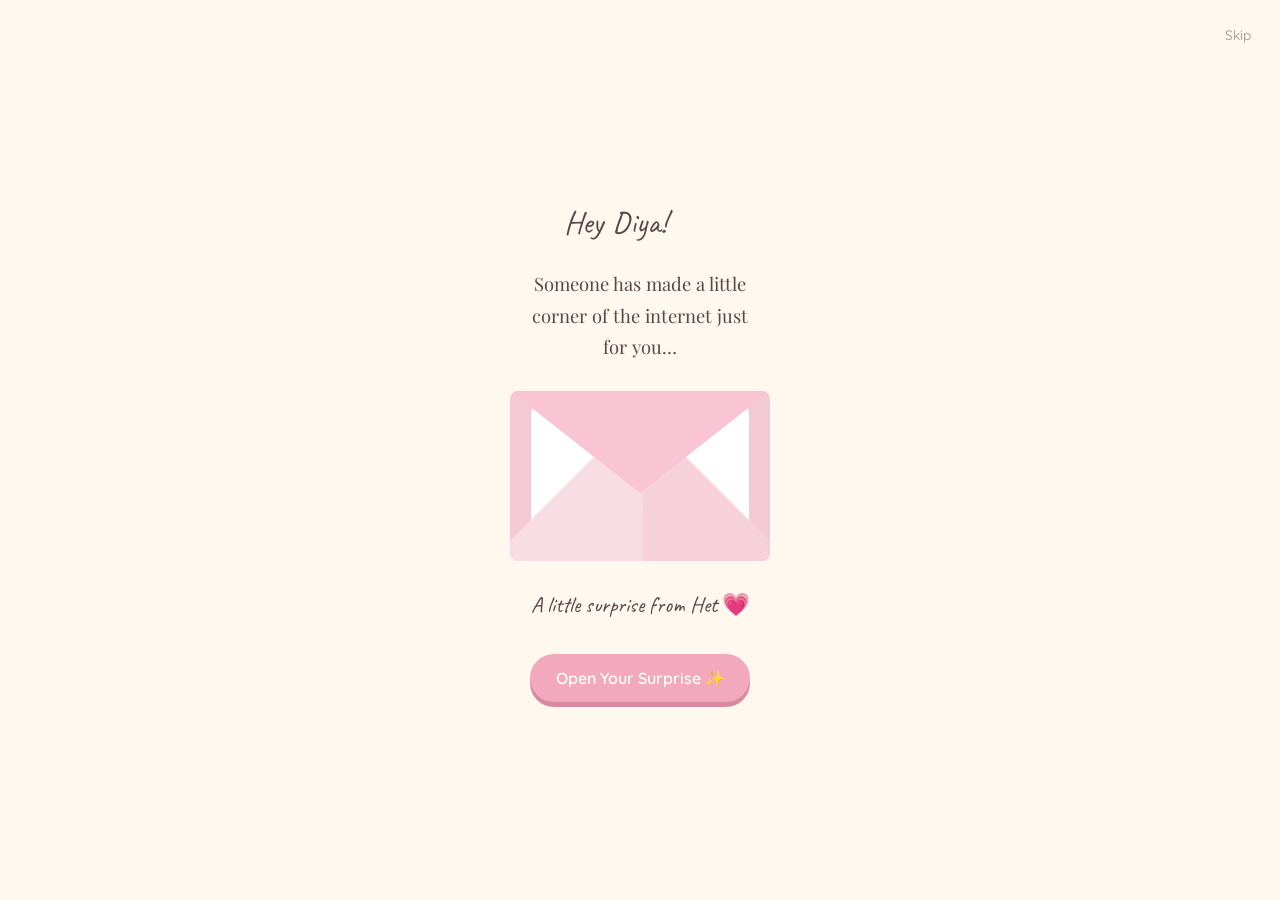
==== index.html @ cf0cdce9 "Rename Index.html to index.html" ====
<!DOCTYPE html>
<html lang="en">
<head>
<meta charset="utf-8">
<meta name="viewport" content="width=device-width, initial-scale=1, viewport-fit=cover">
<meta name="theme-color" content="#FFF8EF">
<title>A Little World Made for Diya 🌷</title>
<link rel="preconnect" href="https://fonts.googleapis.com">
<link rel="preconnect" href="https://fonts.gstatic.com" crossorigin>
<link href="https://fonts.googleapis.com/css2?family=Caveat:wght@500;700&family=Dancing+Script:wght@600&family=Playfair+Display:ital,wght@0,600;1,500&family=Quicksand:wght@400;600&display=swap" rel="stylesheet">
<link rel="stylesheet" href="D.css">
</head>
<body class="locked">

<!-- 1. Opening envelope -->
<section id="intro" aria-label="Opening surprise">
  <div class="floaters" aria-hidden="true"></div>
  <p class="hand">Hey Diya! <span class="tulip" data-c="#F3A9BD"></span></p>
  <p class="intro-text">Someone has made a little corner of the internet just for you…</p>
  <div class="envelope" id="envelope" aria-hidden="true">
    <div class="env-back"></div><div class="env-letter">💗</div><div class="env-front"></div><div class="env-flap"></div>
  </div>
  <p class="hand small">A little surprise from Het 💗</p>
  <button class="btn" id="openBtn">Open Your Surprise ✨</button>
  <button class="skip" id="skipBtn">Skip</button>
</section>

<main id="site" hidden>
  <button class="music" id="musicBtn" aria-pressed="false" aria-label="Play background music" hidden>
    <span class="bars" aria-hidden="true"><i></i><i></i><i></i></span><span class="note" aria-hidden="true">🎶</span>
  </button>

  <!-- 2. Hero -->
  <section class="sec hero" id="hero">
    <div class="floaters" aria-hidden="true"></div>
    <h1>Happiest Birthday, Diya! 🎀</h1>
    <p class="sub">To the girl who makes ordinary moments feel a little more magical.</p>
    <div class="card3d" id="card3d">
      <div class="card-inner">
        <div class="cake" aria-hidden="true">
          <div class="candles"><i></i><i></i><i></i></div>
          <div class="tier t1"></div><div class="tier t2"></div><div class="plate"></div>
        </div>
        <p class="hand">Today is all about you, birthday girl! 🌷</p>
      </div>
    </div>
    <div class="stickers" aria-hidden="true"><span>🎈</span><span>🎈</span><span class="sc">(´▽`)ʃ♡</span></div>
    <a class="btn" href="#letter">There’s a little letter for you 💌</a>
  </section>

  <!-- 3. Letter -->
  <section class="sec" id="letter">
    <article class="paper">
      <span class="corner tl tulip" data-c="#F3A9BD"></span><span class="corner br tulip" data-c="#FFD84D"></span>
      <div id="letterBody" aria-live="off"></div>
      <p class="sig" id="sig" hidden></p>
      <button class="btn ghost" id="revealBtn">Show the whole letter</button>
    </article>
  </section>

  <!-- 4. Tulip garden -->
  <section class="sec garden" id="garden">
    <h2>A Little Garden Just for You 🌷</h2>
    <p class="sub">If I could turn all my good wishes into flowers, I would fill an entire garden for you.</p>
    <div class="beds" id="beds"></div>
    <p class="tulip-msg" id="tulipMsg" role="status">Tap a tulip 🌷</p>
    <p class="quote">Some people love flowers. Some people make the world feel like a garden. You do both. 🌷</p>
  </section>

  <!-- 5. Photos -->
  <section class="sec" id="photos">
    <h2>Some Pictures, A Thousand Little Smiles 📸</h2>
    <div class="scrap" id="scrap"></div>
  </section>

  <!-- 6. Video -->
  <section class="sec" id="video">
    <h2>A Little Moment Worth Replaying 🎞️</h2>
    <p class="sub">Some moments are too beautiful to stay in just one frame.</p>
    <div class="vframe">
      <span class="corner tl tulip" data-c="#F3A9BD"></span><span class="corner br tulip" data-c="#FFFFFF"></span>
      <video id="memoryVideo" controls playsinline preload="none"></video>
      <p class="missing" id="videoMissing" hidden>Video not added yet. Put it at the path in config.js.</p>
    </div>
  </section>

  <!-- 7. Shin-chan -->
  <section class="sec fun" id="fun">
    <h2>Okay, Enough Emotions… Time for Some Shin-chan Madness! 😂</h2>
    <div class="doodles" aria-hidden="true"><span>💥</span><span>⭐</span><span>🍰</span></div>
    <div class="bubble" id="bubble">Press the button. I dare you. 😝</div>
    <button class="btn fun-btn" id="laughBtn">Make Me Laugh 😂</button>
    <p class="hint">Cartoon art here is original and Shin-chan-inspired. Drop your own licensed stickers into assets/images/shinchan/.</p>
  </section>

  <!-- 8. Travel -->
  <section class="sec travel" id="travel">
    <h2>Somewhere, Someday, Together. 🌍</h2>
    <p class="sub">To all the places we haven’t explored yet and all the memories waiting for us.</p>
    <svg class="route" viewBox="0 0 300 70" aria-hidden="true">
      <path id="routePath" d="M20 50 C70 5, 110 65, 150 35 S240 5, 280 30" fill="none" stroke="#F3A9BD" stroke-width="3" stroke-dasharray="2 7" stroke-linecap="round"/>
      <circle cx="20" cy="50" r="6" fill="#E5484D"/><text id="plane" font-size="18" text-anchor="middle">✈️</text>
    </svg>
    <div class="cards" id="trips"></div>
    <p class="hand center">One destination at a time, one memory at a time, and hopefully a lifetime of adventures together. ❤️</p>
  </section>

  <!-- 9. Wishes -->
  <section class="sec" id="wishes">
    <h2>Little Wishes for Diya ✨</h2>
    <div class="wgrid" id="wgrid"></div>
  </section>

  <!-- 10. Gift -->
  <section class="sec gift" id="gift">
    <h2>Wait… One Last Little Surprise! 🎁</h2>
    <div class="giftbox" id="giftbox" aria-hidden="true"><div class="lid"><span class="tulip" data-c="#F3A9BD"></span></div><div class="box"></div></div>
    <button class="btn" id="giftBtn">Open Your Gift 💗</button>
    <div class="paper final" id="finalMsg" hidden></div>
    <canvas id="confetti" aria-hidden="true"></canvas>
  </section>

  <!-- 11. Footer -->
  <footer class="sec foot">
    <div class="floaters" aria-hidden="true"></div>
    <p class="hand">Made with love, especially for Diya. 🌷</p>
    <p class="sub">Your favourite person, your biggest supporter, and your travel partner in dreams.</p>
    <p class="sig">— Het ❤️</p>
    <button class="btn" id="topBtn">Back to the Beginning ↑</button>
  </footer>
</main>

<div class="lightbox" id="lightbox" hidden role="dialog" aria-modal="true" aria-label="Photo viewer">
  <button class="lb-close" id="lbClose" aria-label="Close">✕</button>
  <button class="lb-nav prev" id="lbPrev" aria-label="Previous photo">‹</button>
  <figure><img id="lbImg" alt=""><figcaption id="lbCap"></figcaption></figure>
  <button class="lb-nav next" id="lbNext" aria-label="Next photo">›</button>
</div>

<audio id="bgm" loop preload="none"></audio>
<script src="config.js"></script>
<script src="script.js"></script>
</body>
</html>
---- D.css ----
:root{
  --cream:#FFF8EF;--pink:#F9DDE5;--tulip:#F3A9BD;--blue:#D8EEFF;--lav:#E8DDF8;--peach:#FFD7C2;--butter:#FFF0B8;--sage:#DCE8D5;--ink:#59464A;
  --h:'Playfair Display',Georgia,serif;--hand:'Caveat','Comic Sans MS',cursive;--script:'Dancing Script',cursive;--body:'Quicksand',system-ui,sans-serif;
  --sat:env(safe-area-inset-top,0px);--sab:env(safe-area-inset-bottom,0px);
}
*{box-sizing:border-box;margin:0}
html{scroll-behavior:smooth;-webkit-text-size-adjust:100%}
body{background:var(--cream);color:var(--ink);font-family:var(--body);font-size:clamp(1rem,3.8vw,1.1rem);line-height:1.7;overflow-x:hidden;
  background-image:radial-gradient(rgba(243,169,189,.12) 1px,transparent 1px);background-size:22px 22px}
body.locked{overflow:hidden}
body.paused *{animation-play-state:paused!important}
img,video{max-width:100%;display:block}
h1,h2{font-family:var(--h);font-weight:600;line-height:1.25;text-align:center;text-wrap:balance}
h1{font-size:clamp(2rem,9vw,3rem)}h2{font-size:clamp(1.5rem,6.5vw,2.2rem);margin-bottom:.6rem}
.hand{font-family:var(--hand);font-size:clamp(1.5rem,6.5vw,2rem);text-align:center;line-height:1.3}
.hand.small{font-size:1.4rem}.center{text-align:center;margin-top:1.5rem}
.sub{text-align:center;font-style:italic;max-width:30ch;margin:0 auto 1.4rem;font-family:var(--h)}
.sec{position:relative;padding:calc(3rem + 0px) 1.25rem;max-width:34rem;margin:0 auto}
.btn{display:block;margin:1.4rem auto 0;min-height:48px;padding:.75rem 1.6rem;border:0;border-radius:999px;background:var(--tulip);color:#fff;font:600 1rem var(--body);box-shadow:0 5px 0 #d98aa2;cursor:pointer;transition:transform .15s,box-shadow .15s;text-decoration:none;text-align:center;width:fit-content;max-width:100%}
.btn:active{transform:translateY(4px);box-shadow:0 1px 0 #d98aa2}
.btn.ghost{background:var(--lav);color:var(--ink);box-shadow:0 4px 0 #cdbfe6;font-size:.9rem}
:focus-visible{outline:3px solid #7aa8d6;outline-offset:3px}
[hidden]{display:none!important}

/* tulips */
.tulip{display:inline-block;width:1.3em;height:1.8em;vertical-align:middle}
.tulip svg{width:100%;height:100%;overflow:visible}
.corner{position:absolute;width:44px;height:62px;z-index:2}
.corner.tl{top:-14px;left:-8px;transform:rotate(-18deg)}.corner.br{bottom:-14px;right:-8px;transform:rotate(14deg)}

/* floaters */
.floaters{position:absolute;inset:0;overflow:hidden;pointer-events:none}
.floaters span{position:absolute;bottom:-40px;font-size:1.4rem;opacity:.75;animation:rise linear infinite}
@keyframes rise{to{transform:translateY(-110vh) rotate(25deg)}}

/* intro */
#intro{position:fixed;inset:0;z-index:50;background:var(--cream);display:flex;flex-direction:column;align-items:center;justify-content:center;gap:.8rem;padding:calc(1.5rem + var(--sat)) 1.5rem calc(1.5rem + var(--sab));text-align:center;transition:opacity .7s,transform .7s}
#intro.out{opacity:0;transform:scale(1.06);pointer-events:none}
.intro-text{max-width:22ch;font-family:var(--h);font-size:1.15rem}
.skip{position:absolute;top:calc(.8rem + var(--sat));right:1rem;background:none;border:0;color:var(--ink);opacity:.6;font:inherit;font-size:.85rem;min-height:44px;padding:0 .8rem;cursor:pointer}
.envelope{position:relative;width:min(70vw,260px);height:min(46vw,170px);margin:1rem 0;perspective:700px}
.envelope>*{position:absolute;inset:0;border-radius:8px}
.env-back{background:#f2c9d4}.env-front{background:linear-gradient(135deg,transparent 49%,#f9dde5 50%) left/51% 100% no-repeat,linear-gradient(225deg,transparent 49%,#f6d0da 50%) right/51% 100% no-repeat;z-index:3}
.env-flap{height:60%;bottom:auto;background:#f9c4d3;clip-path:polygon(0 0,100% 0,50% 100%);transform-origin:top;transition:transform .8s;z-index:4}
.env-letter{background:#fff;font-size:2.5rem;display:grid;place-items:center;transition:transform .8s .5s;z-index:2;inset:8% 8%}
.envelope.open .env-flap{transform:rotateX(180deg);z-index:1}
.envelope.open .env-letter{transform:translateY(-55%)}

/* hero */
.hero{text-align:center;overflow:hidden;max-width:none}
.hero>*{position:relative;max-width:34rem;margin-left:auto;margin-right:auto}
.card3d{perspective:900px;margin:1rem auto}
.card-inner{background:#fff;border:6px solid var(--pink);border-radius:22px;padding:1.6rem 1rem;box-shadow:0 14px 30px rgba(89,70,74,.15);transition:transform .15s;transform:rotateX(var(--rx,0)) rotateY(var(--ry,0));transform-style:preserve-3d}
.cake{position:relative;width:150px;height:150px;margin:0 auto 1rem}
.tier{position:absolute;left:50%;transform:translateX(-50%);border-radius:12px 12px 8px 8px}
.t1{bottom:14px;width:140px;height:44px;background:var(--pink);box-shadow:inset 0 10px 0 #fff}
.t2{bottom:58px;width:96px;height:38px;background:var(--peach);box-shadow:inset 0 9px 0 #fff}
.plate{position:absolute;bottom:6px;left:50%;transform:translateX(-50%);width:160px;height:10px;border-radius:50%;background:var(--lav)}
.candles{position:absolute;bottom:96px;left:50%;transform:translateX(-50%);display:flex;gap:16px}
.candles i{width:7px;height:22px;background:var(--blue);border-radius:3px;position:relative}
.candles i::before{content:"";position:absolute;left:50%;top:-14px;width:10px;height:14px;margin-left:-5px;background:#ffd84d;border-radius:50% 50% 50% 50%/65% 65% 35% 35%;box-shadow:0 0 14px 5px rgba(255,216,77,.6);animation:flick 1.2s ease-in-out infinite alternate}
@keyframes flick{to{transform:scale(.88) rotate(5deg)}}
.stickers{display:flex;justify-content:center;gap:1rem;font-size:2rem;margin-top:.5rem}
.stickers span{animation:bob 3s ease-in-out infinite}.stickers span:nth-child(2){animation-delay:.6s}
@keyframes bob{50%{transform:translateY(-8px)}}
.sc{font-family:var(--hand);font-size:1.5rem}

/* letter */
.paper{position:relative;background:#fffaf2 repeating-linear-gradient(transparent 0 2.1rem,rgba(243,169,189,.18) 2.1rem 2.15rem);border-radius:6px;padding:2.2rem 1.4rem 1.6rem;box-shadow:0 8px 24px rgba(89,70,74,.14),0 0 0 1px rgba(89,70,74,.05);transform:rotate(-.6deg)}
#letterBody p{font-family:var(--hand);font-size:clamp(1.35rem,5.6vw,1.65rem);line-height:1.5;margin-bottom:.9rem}
.sig{font-family:var(--script);font-size:2rem;text-align:right;margin-top:1rem}
.cursor::after{content:"|";animation:blink 1s steps(1) infinite}
@keyframes blink{50%{opacity:0}}

/* garden */
.garden{background:linear-gradient(var(--cream),var(--pink) 40%,var(--cream));max-width:none}
.garden>*{max-width:34rem;margin-left:auto;margin-right:auto}
.beds{display:flex;justify-content:center;align-items:flex-end;gap:.3rem;padding-top:1rem}
.bed{background:none;border:0;width:22%;min-width:64px;height:130px;cursor:pointer;transform-origin:bottom;animation:sway 4s ease-in-out infinite;position:relative}
.bed:nth-child(even){animation-delay:-2s}.bed svg{width:100%;height:100%}
.bed:active,.bed.on{transform:scale(1.12) rotate(-3deg)}
@keyframes sway{50%{transform:rotate(3deg)}}
.tulip-msg{min-height:3.4rem;text-align:center;font-family:var(--hand);font-size:1.5rem;line-height:1.25;margin-top:.8rem}
.quote{font-family:var(--script);font-size:clamp(1.4rem,6vw,1.8rem);text-align:center;margin-top:1.2rem;line-height:1.4}

/* photos */
.scrap{display:grid;grid-template-columns:1fr 1fr;gap:1.6rem 1rem}
.pol{position:relative;background:#fff;padding:.6rem .6rem .5rem;border-radius:3px;box-shadow:0 6px 16px rgba(89,70,74,.18);border:0;font:inherit;color:inherit;text-align:left;cursor:pointer;transition:transform .25s}
.pol:nth-child(odd){transform:rotate(-2deg)}.pol:nth-child(even){transform:rotate(2deg)}
.pol:active,.pol:hover{transform:rotate(0) scale(1.03)}
.pol.landscape{grid-column:1/-1}
.pol img{width:100%;background:var(--lav);object-fit:cover}
.pol.landscape img{aspect-ratio:3/2}.pol.portrait img{aspect-ratio:3/4}
.pol .cap{display:block;font-family:var(--hand);font-size:1.15rem;line-height:1.2;text-align:center;padding-top:.4rem}
.pol::before{content:"";position:absolute;top:-10px;left:50%;width:70px;height:20px;margin-left:-35px;background:rgba(255,240,184,.85);transform:rotate(-3deg)}
.pol.portrait .st{position:absolute;right:-8px;top:-8px;font-size:1.5rem}
.pol.broken img{visibility:hidden}.pol.broken::after{content:"Photo goes here 📸";position:absolute;inset:.6rem .6rem 2.4rem;display:grid;place-items:center;background:var(--lav);font-family:var(--hand);font-size:1.3rem;text-align:center}

/* video */
.vframe{position:relative;border:8px solid var(--pink);border-radius:22px;background:var(--lav);box-shadow:0 10px 26px rgba(89,70,74,.15)}
.vframe video{width:100%;aspect-ratio:16/9;border-radius:14px;background:#f3eadf;object-fit:contain}
.missing{text-align:center;font-family:var(--hand);font-size:1.3rem;padding:.5rem}

/* fun */
.fun{background:var(--butter);max-width:none;border-radius:40px 40px 0 0;overflow:hidden}
.fun>*{max-width:34rem;margin-left:auto;margin-right:auto}
.fun h2{font-family:var(--hand);font-size:clamp(1.9rem,8.5vw,2.6rem);font-weight:700}
.doodles{display:flex;justify-content:space-around;font-size:2rem}.doodles span{animation:bob 2.4s ease-in-out infinite}
.doodles span:nth-child(2){animation-delay:.5s}.doodles span:nth-child(3){animation-delay:1s}
.bubble{position:relative;background:#fff;border:4px solid var(--ink);border-radius:26px;padding:1.2rem;margin:1.4rem auto;font-family:var(--hand);font-size:1.45rem;line-height:1.3;text-align:center;box-shadow:5px 5px 0 var(--peach)}
.bubble::after{content:"";position:absolute;left:30px;bottom:-22px;border:12px solid transparent;border-top:18px solid var(--ink)}
.bubble.pop{animation:pop .35s}
@keyframes pop{0%{transform:scale(.85) rotate(-2deg)}60%{transform:scale(1.04)}}
.fun-btn{background:#ff8f6b;box-shadow:0 5px 0 #d9694a}
.hint{font-size:.8rem;text-align:center;opacity:.7;margin-top:1.2rem}

/* travel */
.route{width:100%;margin-bottom:.5rem}
.cards{display:grid;gap:1.2rem}
.pc{position:relative;background:#fff;border-radius:6px;padding:1.1rem 1.1rem 1rem 4.4rem;box-shadow:0 6px 16px rgba(89,70,74,.14);border-left:6px dashed var(--blue)}
.pc:nth-child(odd){transform:rotate(-1deg)}.pc:nth-child(even){transform:rotate(1deg)}
.pc .ic{position:absolute;left:.9rem;top:1rem;font-size:2rem}
.pc h3{font-family:var(--script);font-size:1.7rem;line-height:1.2}
.pc p{font-family:var(--hand);font-size:1.3rem;line-height:1.3}
.pc.first{background:var(--butter);border-left-color:var(--tulip)}
.stamp{position:absolute;top:.6rem;right:.6rem;border:2px solid var(--tulip);color:var(--tulip);border-radius:6px;padding:0 .4rem;font:700 .75rem var(--body);transform:rotate(8deg)}

/* wishes */
.wgrid{display:grid;grid-template-columns:1fr 1fr;gap:.9rem;perspective:900px}
.wc{position:relative;min-height:150px;border:0;background:none;padding:0;cursor:pointer;transform-style:preserve-3d;transition:transform .6s;font:inherit;color:inherit}
.wc.flip{transform:rotateY(180deg)}
.wc>span{position:absolute;inset:0;border-radius:16px;display:flex;flex-direction:column;align-items:center;justify-content:center;gap:.3rem;padding:.8rem;backface-visibility:hidden;box-shadow:0 5px 14px rgba(89,70,74,.12)}
.wc .f{font-size:2rem}.wc .f b{display:block;font:600 1.05rem var(--h);text-align:center}
.wc .b{transform:rotateY(180deg);font-family:var(--hand);font-size:1.2rem;line-height:1.2;text-align:center}
.wc:nth-child(6n+1)>span{background:var(--pink)}.wc:nth-child(6n+2)>span{background:var(--blue)}.wc:nth-child(6n+3)>span{background:var(--peach)}
.wc:nth-child(6n+4)>span{background:var(--lav)}.wc:nth-child(6n+5)>span{background:var(--sage)}.wc:nth-child(6n)>span{background:var(--butter)}

/* gift */
.gift{text-align:center}
.giftbox{position:relative;width:140px;height:150px;margin:1rem auto 0}
.box{position:absolute;bottom:0;width:100%;height:95px;background:var(--lav);border-radius:6px;background-image:linear-gradient(90deg,transparent 42%,var(--tulip) 42% 58%,transparent 58%)}
.lid{position:absolute;top:10px;left:-8px;width:156px;height:50px;background:#d9c9f0;border-radius:6px;transform-origin:left bottom;transition:transform .8s;z-index:2;background-image:linear-gradient(90deg,transparent 44%,var(--tulip) 44% 56%,transparent 56%);display:grid;place-items:center}
.lid .tulip{margin-top:-34px}
.giftbox.open .lid{transform:translateY(-34px) rotate(-28deg)}
.final{margin-top:1.8rem;text-align:left;transform:none;animation:pop .5s}
.final p{font-family:var(--hand);font-size:1.5rem;line-height:1.4;margin-bottom:.7rem}
#confetti{position:fixed;inset:0;width:100%;height:100%;pointer-events:none;z-index:40}

/* footer */
.foot{text-align:center;overflow:hidden;max-width:none;padding-bottom:calc(3rem + var(--sab))}
.foot>*:not(.floaters){position:relative}.foot .sig{text-align:center}

/* music */
.music{position:fixed;right:.8rem;top:calc(.8rem + var(--sat));z-index:30;width:48px;height:48px;border-radius:50%;border:0;background:rgba(255,255,255,.9);box-shadow:0 3px 10px rgba(89,70,74,.2);cursor:pointer;display:grid;place-items:center}
.bars{display:none;gap:2px;align-items:flex-end;height:16px;position:absolute;bottom:6px}
.bars i{width:3px;background:var(--tulip);height:100%;animation:eq .8s ease-in-out infinite alternate}
.bars i:nth-child(2){animation-delay:.2s}.bars i:nth-child(3){animation-delay:.4s}
@keyframes eq{from{height:20%}}
.music[aria-pressed=true] .bars{display:flex}.music[aria-pressed=true] .note{transform:translateY(-4px)}

/* lightbox */
.lightbox{position:fixed;inset:0;z-index:100;background:rgba(255,248,239,.97);display:flex;align-items:center;justify-content:center;padding:calc(3.5rem + var(--sat)) .5rem calc(1rem + var(--sab));touch-action:pan-y}
.lightbox figure{max-width:100%;text-align:center}
.lightbox img{max-height:76vh;max-width:100%;margin:0 auto;border:8px solid #fff;box-shadow:0 8px 24px rgba(89,70,74,.2);object-fit:contain}
.lightbox figcaption{font-family:var(--hand);font-size:1.5rem;margin-top:.6rem}
.lb-close,.lb-nav{position:absolute;background:#fff;border:0;border-radius:50%;width:48px;height:48px;font-size:1.5rem;color:var(--ink);box-shadow:0 3px 10px rgba(89,70,74,.2);cursor:pointer}
.lb-close{top:calc(.7rem + var(--sat));right:.8rem}.lb-nav{top:50%}.prev{left:.4rem}.next{right:.4rem}

.reveal{opacity:0;transform:translateY(18px);transition:opacity .8s,transform .8s}.reveal.in{opacity:1;transform:none}
@media (prefers-reduced-motion:reduce){*,*::before,*::after{animation:none!important;transition:none!important}html{scroll-behavior:auto}.reveal{opacity:1;transform:none}}
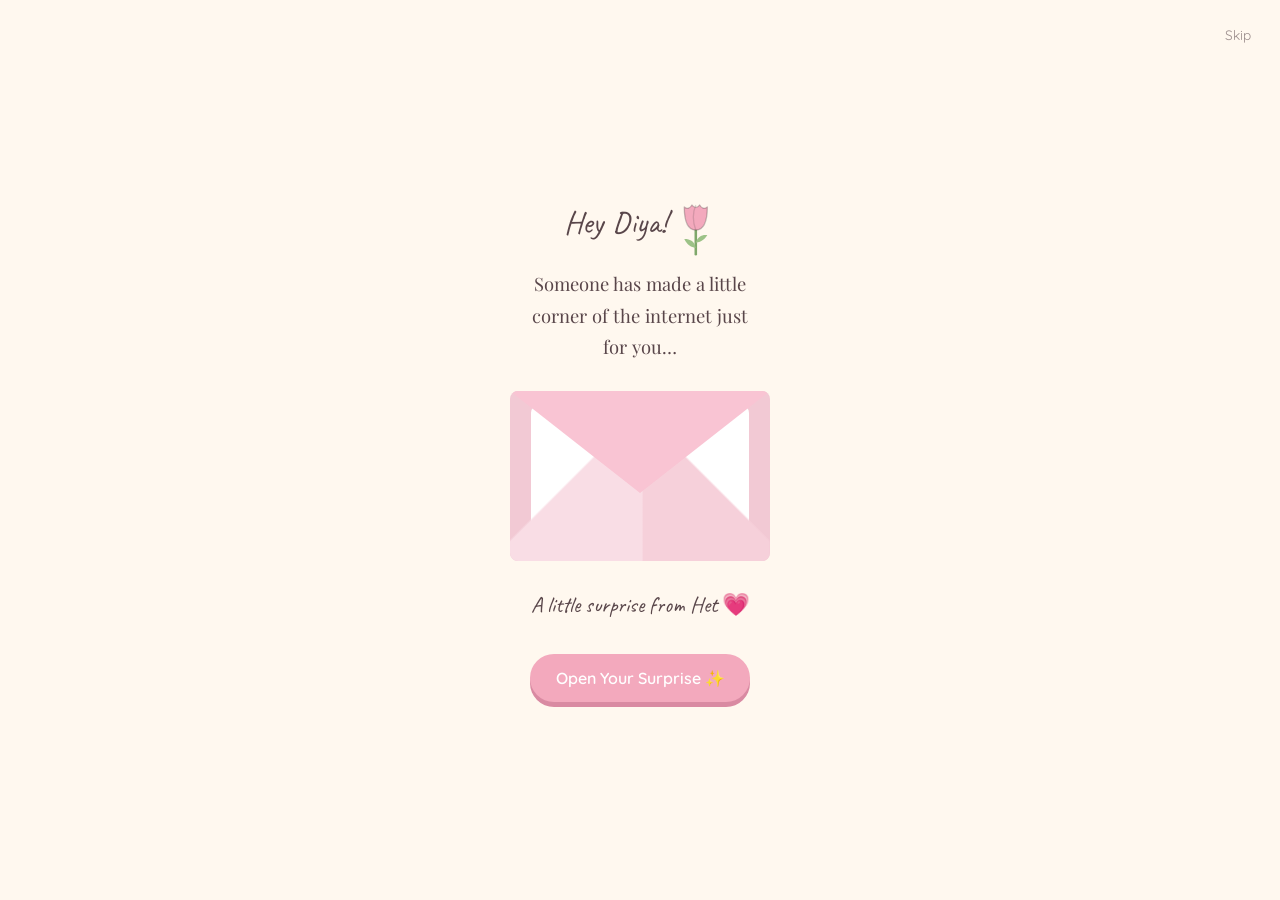
==== commit 8450101c: "Rename script source from config.js to Config.js" ====
--- a/index.html
+++ b/index.html
@@ -138,7 +138,7 @@
 </div>
 
 <audio id="bgm" loop preload="none"></audio>
-<script src="config.js"></script>
+<script src="Config.js"></script>
 <script src="script.js"></script>
 </body>
 </html>
